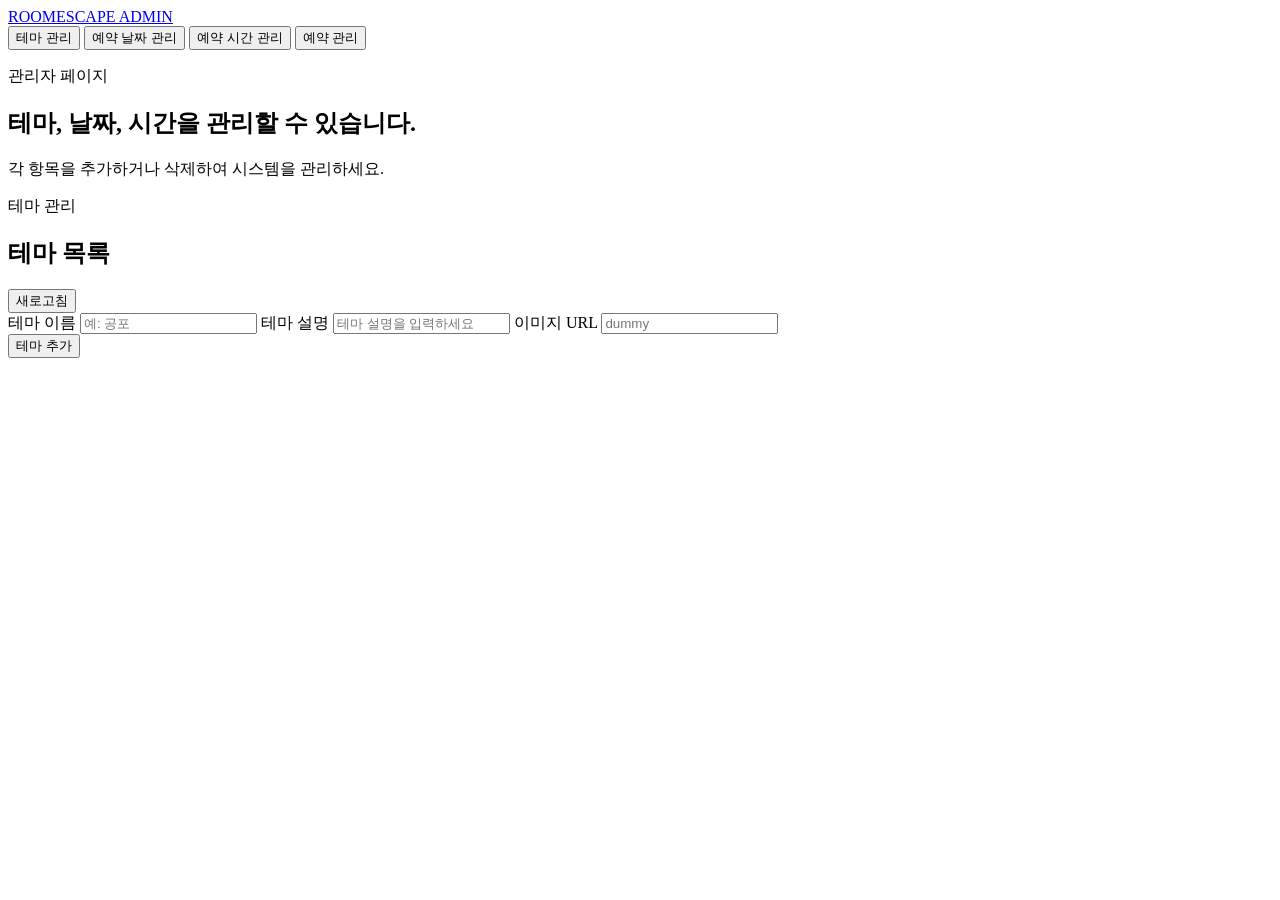
==== src/main/resources/templates/admin.html @ 17d5af5a "[🚀 사이클2 - 미션 (예약 변경/취소와 에러 처리)] 이산 미션 제출합니다. (#494) * refactor: 생성자 체이닝 활용  * docs: 사이클2 기능 목록 및 API" ====
<!DOCTYPE html>
<html lang="ko" xmlns:th="http://www.thymeleaf.org">
<head>
    <meta charset="UTF-8">
    <meta name="viewport" content="width=device-width, initial-scale=1.0">
    <title>Roomescape Admin</title>
    <link rel="preconnect" href="https://fonts.googleapis.com">
    <link rel="preconnect" href="https://fonts.gstatic.com" crossorigin>
    <link href="https://fonts.googleapis.com/css2?family=Noto+Sans+KR:wght@400;500;700&display=swap" rel="stylesheet">
    <link rel="stylesheet" th:href="@{/css/admin.css}">
</head>
<body>
<header class="admin-topbar">
    <div class="admin-topbar-inner">
        <a href="/admin" class="admin-brand">ROOMESCAPE ADMIN</a>
        <nav class="admin-nav">
            <button type="button" class="admin-nav-button active" data-tab-target="themes-panel">테마 관리</button>
            <button type="button" class="admin-nav-button" data-tab-target="dates-panel">예약 날짜 관리</button>
            <button type="button" class="admin-nav-button" data-tab-target="times-panel">예약 시간 관리</button>
            <button type="button" class="admin-nav-button" data-tab-target="reservations-panel">예약 관리</button>
        </nav>
    </div>
</header>

<main class="admin-shell">
    <section class="admin-hero">
        <div>
            <p class="admin-kicker">관리자 페이지</p>
            <h1>테마, 날짜, 시간을 관리할 수 있습니다.</h1>
            <p class="admin-hero-description">각 항목을 추가하거나 삭제하여 시스템을 관리하세요.</p>
        </div>
    </section>

    <section id="themes-panel" class="admin-panel">
        <div class="panel-header">
            <div>
                <p class="admin-kicker">테마 관리</p>
                <h2>테마 목록</h2>
            </div>
            <button type="button" class="secondary-button" data-refresh-target="themes">새로고침</button>
        </div>
        <form id="theme-form" class="admin-form">
            <div class="field-grid field-grid-theme">
                <label>
                    <span>테마 이름</span>
                    <input type="text" name="name" placeholder="예: 공포" required>
                </label>
                <label>
                    <span>테마 설명</span>
                    <input type="text" name="content" placeholder="테마 설명을 입력하세요" required>
                </label>
                <label>
                    <span>이미지 URL</span>
                    <input type="text" name="url" placeholder="dummy" required>
                </label>
            </div>
            <div class="form-actions">
                <button type="submit" class="primary-button">테마 추가</button>
                <p id="theme-form-message" class="form-message"></p>
            </div>
        </form>
        <div id="themes-list" class="card-list"></div>
    </section>

    <section id="dates-panel" class="admin-panel" hidden>
        <div class="panel-header">
            <div>
                <p class="admin-kicker">예약 날짜 관리</p>
                <h2>예약 날짜 목록</h2>
            </div>
            <button type="button" class="secondary-button" data-refresh-target="dates">새로고침</button>
        </div>
        <form id="date-form" class="admin-form">
            <div class="field-grid field-grid-single">
                <label>
                    <span>예약 날짜</span>
                    <input type="date" name="playDay" required>
                </label>
            </div>
            <div class="form-actions">
                <button type="submit" class="primary-button">날짜 추가</button>
                <p id="date-form-message" class="form-message"></p>
            </div>
        </form>
        <div id="dates-list" class="simple-list"></div>
    </section>

    <section id="times-panel" class="admin-panel" hidden>
        <div class="panel-header">
            <div>
                <p class="admin-kicker">예약 시간 관리</p>
                <h2>예약 시간 목록</h2>
            </div>
            <button type="button" class="secondary-button" data-refresh-target="times">새로고침</button>
        </div>
        <form id="time-form" class="admin-form">
            <div class="field-grid field-grid-single">
                <label>
                    <span>예약 시간</span>
                    <input type="time" name="startAt" required>
                </label>
            </div>
            <div class="form-actions">
                <button type="submit" class="primary-button">시간 추가</button>
                <p id="time-form-message" class="form-message"></p>
            </div>
        </form>
        <div id="times-list" class="simple-list"></div>
    </section>

    <section id="reservations-panel" class="admin-panel" hidden>
        <div class="panel-header">
            <div>
                <p class="admin-kicker">예약 관리</p>
                <h2>예약 목록</h2>
            </div>
            <button type="button" class="secondary-button" data-refresh-target="reservations">새로고침</button>
        </div>
        <div id="reservations-list" class="simple-list"></div>
    </section>
</main>

<div id="admin-modal" class="admin-modal" hidden>
    <div class="admin-modal-backdrop" data-admin-modal-close></div>
    <div class="admin-modal-dialog" role="dialog" aria-modal="true" aria-labelledby="admin-modal-title">
        <div class="admin-modal-header">
            <h2 id="admin-modal-title">알림</h2>
            <button type="button" class="secondary-button" data-admin-modal-close>닫기</button>
        </div>
        <p id="admin-modal-message" class="admin-modal-message"></p>
    </div>
</div>

<script th:src="@{/js/admin.js}"></script>
</body>
</html>
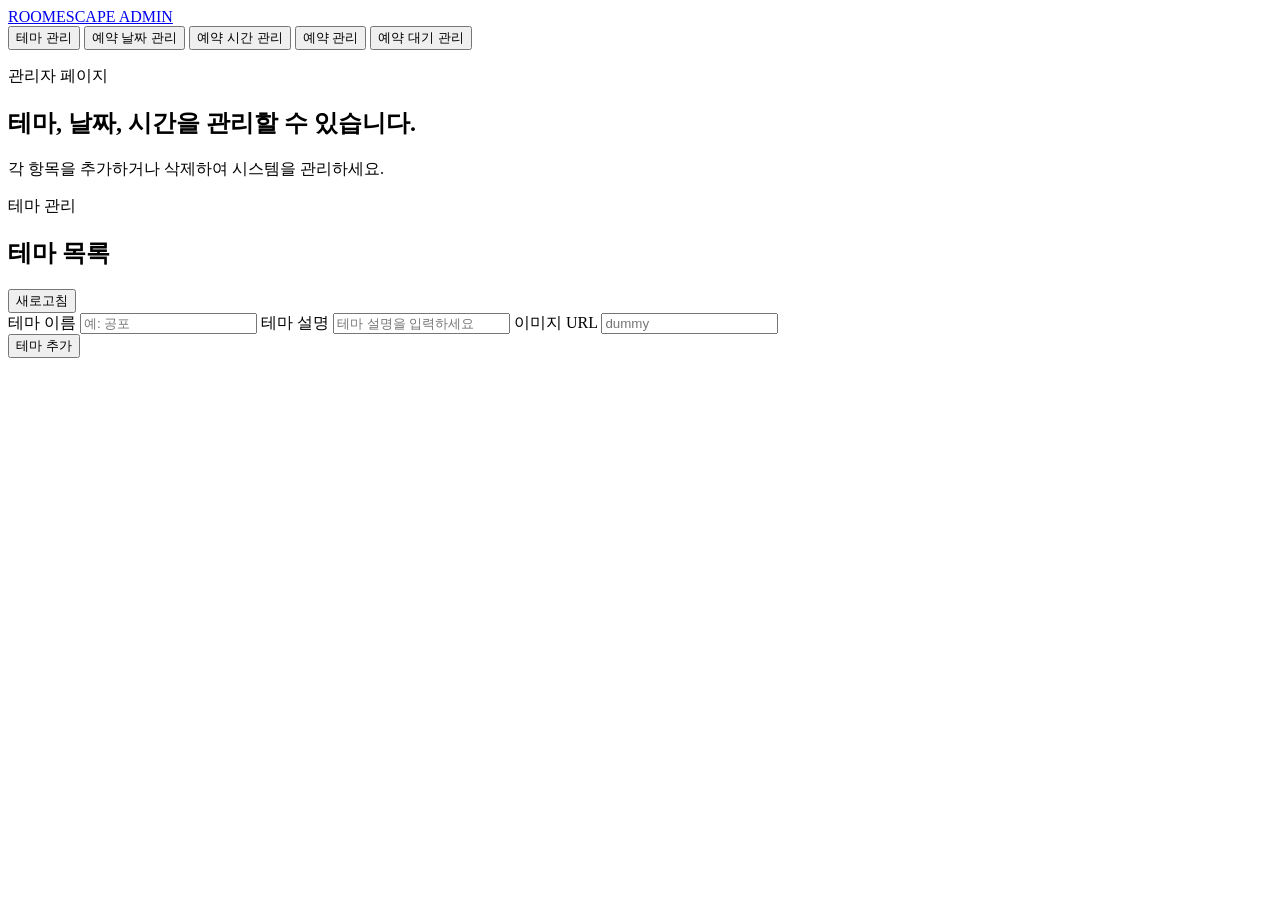
==== commit 03c112ea: "refactor: all" ====
--- a/src/main/resources/templates/admin.html
+++ b/src/main/resources/templates/admin.html
@@ -18,6 +18,7 @@
             <button type="button" class="admin-nav-button" data-tab-target="dates-panel">예약 날짜 관리</button>
             <button type="button" class="admin-nav-button" data-tab-target="times-panel">예약 시간 관리</button>
             <button type="button" class="admin-nav-button" data-tab-target="reservations-panel">예약 관리</button>
+            <button type="button" class="admin-nav-button" data-tab-target="waiting-reservations-panel">예약 대기 관리</button>
         </nav>
     </div>
 </header>
@@ -118,6 +119,17 @@
         </div>
         <div id="reservations-list" class="simple-list"></div>
     </section>
+
+    <section id="waiting-reservations-panel" class="admin-panel" hidden>
+        <div class="panel-header">
+            <div>
+                <p class="admin-kicker">예약 대기 관리</p>
+                <h2>예약 대기 목록</h2>
+            </div>
+            <button type="button" class="secondary-button" data-refresh-target="waiting-reservations">새로고침</button>
+        </div>
+        <div id="waiting-reservations-list" class="simple-list"></div>
+    </section>
 </main>
 
 <div id="admin-modal" class="admin-modal" hidden>
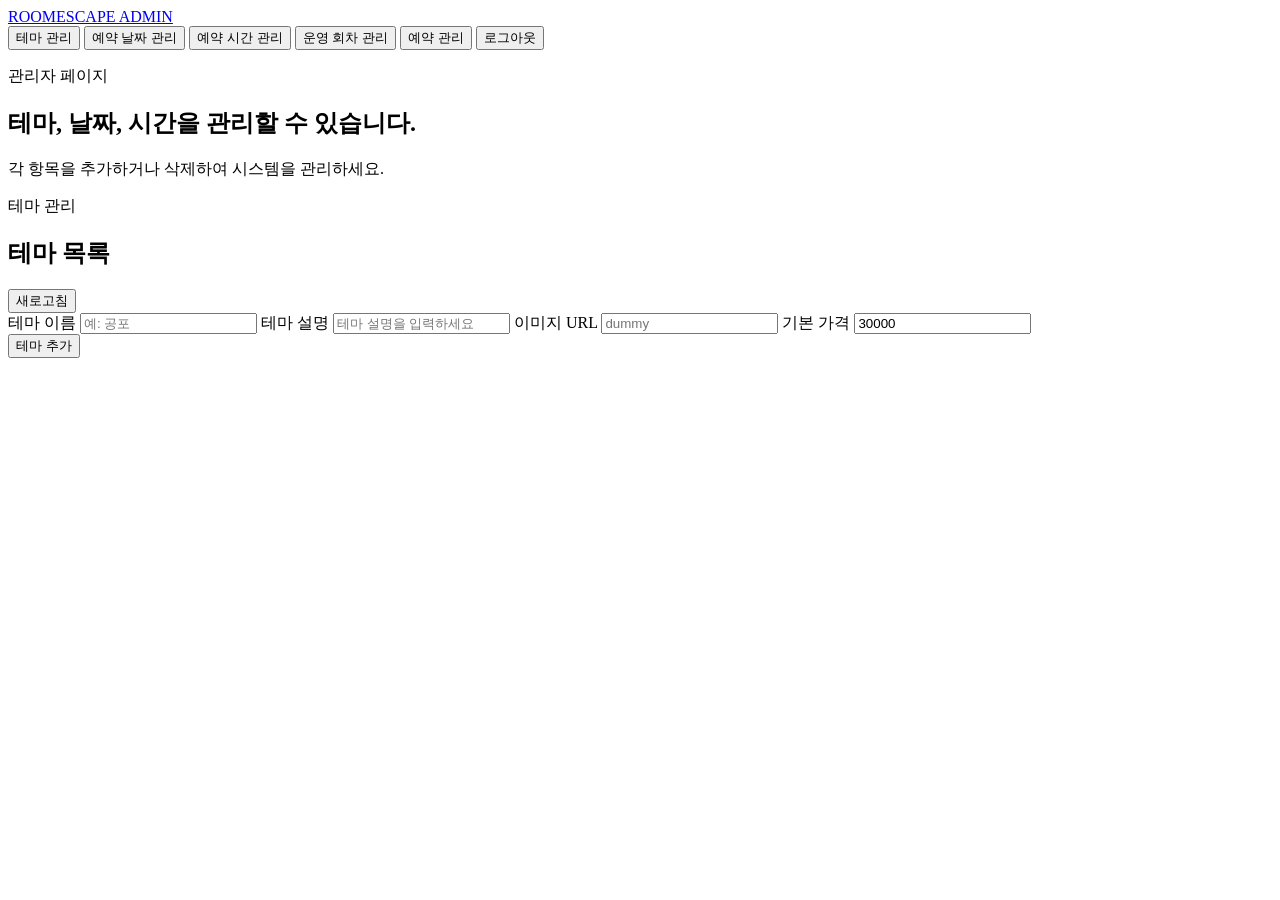
==== commit f7c3c50c: "feat(ui): 세션 인증과 운영 회차 화면 연결" ====
--- a/src/main/resources/templates/admin.html
+++ b/src/main/resources/templates/admin.html
@@ -17,8 +17,9 @@
             <button type="button" class="admin-nav-button active" data-tab-target="themes-panel">테마 관리</button>
             <button type="button" class="admin-nav-button" data-tab-target="dates-panel">예약 날짜 관리</button>
             <button type="button" class="admin-nav-button" data-tab-target="times-panel">예약 시간 관리</button>
+            <button type="button" class="admin-nav-button" data-tab-target="slots-panel">운영 회차 관리</button>
             <button type="button" class="admin-nav-button" data-tab-target="reservations-panel">예약 관리</button>
-            <button type="button" class="admin-nav-button" data-tab-target="waiting-reservations-panel">예약 대기 관리</button>
+            <button type="button" id="admin-logout-button" class="admin-nav-button">로그아웃</button>
         </nav>
     </div>
 </header>
@@ -53,6 +54,10 @@
                 <label>
                     <span>이미지 URL</span>
                     <input type="text" name="url" placeholder="dummy" required>
+                </label>
+                <label>
+                    <span>기본 가격</span>
+                    <input type="number" name="price" min="1" value="30000" required>
                 </label>
             </div>
             <div class="form-actions">
@@ -120,15 +125,26 @@
         <div id="reservations-list" class="simple-list"></div>
     </section>
 
-    <section id="waiting-reservations-panel" class="admin-panel" hidden>
+    <section id="slots-panel" class="admin-panel" hidden>
         <div class="panel-header">
             <div>
-                <p class="admin-kicker">예약 대기 관리</p>
-                <h2>예약 대기 목록</h2>
+                <p class="admin-kicker">운영 회차 관리</p>
+                <h2>판매 회차 생성</h2>
+                <p class="admin-hero-description">등록된 날짜·시간·테마 ID를 조합해 실제 예약 가능한 회차를 만듭니다.</p>
             </div>
-            <button type="button" class="secondary-button" data-refresh-target="waiting-reservations">새로고침</button>
         </div>
-        <div id="waiting-reservations-list" class="simple-list"></div>
+        <form id="slot-form" class="admin-form">
+            <div class="field-grid">
+                <label><span>날짜 ID</span><input type="number" name="dateId" min="1" required></label>
+                <label><span>시간 ID</span><input type="number" name="timeId" min="1" required></label>
+                <label><span>테마 ID</span><input type="number" name="themeId" min="1" required></label>
+                <label><span>회차 가격</span><input type="number" name="price" min="1" placeholder="미입력 시 테마 기본 가격"></label>
+            </div>
+            <div class="form-actions">
+                <button type="submit" class="primary-button">운영 회차 생성</button>
+                <p id="slot-form-message" class="form-message"></p>
+            </div>
+        </form>
     </section>
 </main>
 
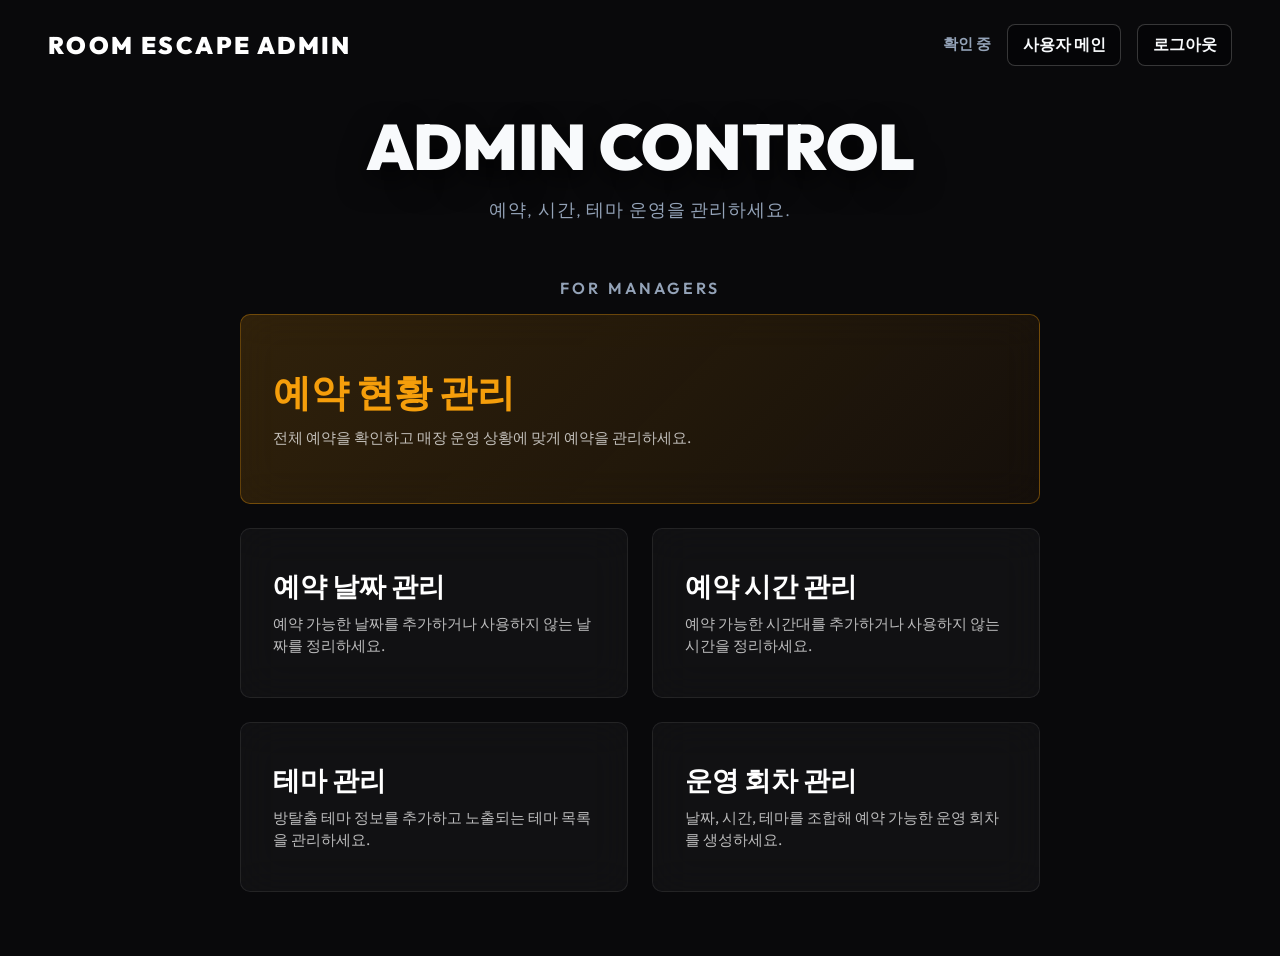
==== commit 8cee80a6: "feat(ui): 예약 서비스 화면 구조 개편" ====
--- a/src/main/resources/templates/admin.html
+++ b/src/main/resources/templates/admin.html
@@ -1,164 +1,297 @@
 <!DOCTYPE html>
-<html lang="ko" xmlns:th="http://www.thymeleaf.org">
+<html lang="ko">
 <head>
     <meta charset="UTF-8">
     <meta name="viewport" content="width=device-width, initial-scale=1.0">
-    <title>Roomescape Admin</title>
-    <link rel="preconnect" href="https://fonts.googleapis.com">
-    <link rel="preconnect" href="https://fonts.gstatic.com" crossorigin>
-    <link href="https://fonts.googleapis.com/css2?family=Noto+Sans+KR:wght@400;500;700&display=swap" rel="stylesheet">
-    <link rel="stylesheet" th:href="@{/css/admin.css}">
+    <title>관리자 메인 - Roomescape</title>
+    <link href="https://fonts.googleapis.com/css2?family=Outfit:wght@300;400;600;800;900&display=swap" rel="stylesheet">
+    <style>
+        :root {
+            --primary: #f59e0b;
+            --primary-hover: #d97706;
+            --bg-dark: #09090b;
+            --text-main: #f8fafc;
+            --text-muted: #94a3b8;
+        }
+
+        * {
+            box-sizing: border-box;
+            margin: 0;
+            padding: 0;
+        }
+
+        body {
+            font-family: 'Outfit', -apple-system, sans-serif;
+            background-color: var(--bg-dark);
+            color: var(--text-main);
+            overflow-x: hidden;
+        }
+
+        .hero {
+            position: relative;
+            width: 100vw;
+            min-height: 100vh;
+            display: flex;
+            flex-direction: column;
+            justify-content: center;
+            align-items: center;
+            background: url('https://images.unsplash.com/photo-1519074069444-1ba4fff66d16?q=80&w=2500&auto=format&fit=crop') no-repeat center center/cover;
+            padding: 7rem 1.5rem 4rem;
+        }
+
+        .hero::before {
+            content: '';
+            position: absolute;
+            inset: 0;
+            background: linear-gradient(to bottom, rgba(9, 9, 11, 0.35), rgba(9, 9, 11, 0.96));
+            z-index: 1;
+        }
+
+        .navbar {
+            position: absolute;
+            top: 0;
+            left: 0;
+            width: 100%;
+            padding: 1.5rem 3rem;
+            display: flex;
+            justify-content: space-between;
+            align-items: center;
+            z-index: 10;
+        }
+
+        .logo {
+            font-size: 1.5rem;
+            font-weight: 900;
+            letter-spacing: 0.1em;
+            color: white;
+        }
+
+        .navbar-right {
+            display: inline-flex;
+            align-items: center;
+            gap: 1rem;
+        }
+
+        .user-state {
+            color: var(--text-muted);
+            font-weight: 600;
+            font-size: 0.95rem;
+        }
+
+        .nav-button,
+        .logout-button {
+            color: var(--text-main);
+            text-decoration: none;
+            border: 1px solid rgba(255,255,255,0.2);
+            background: rgba(0,0,0,0.35);
+            border-radius: 8px;
+            padding: 0.55rem 0.9rem;
+            font: inherit;
+            font-weight: 700;
+            cursor: pointer;
+        }
+
+        .hero-content {
+            position: relative;
+            z-index: 10;
+            width: 100%;
+            max-width: 900px;
+            text-align: center;
+        }
+
+        h1 {
+            font-size: 4rem;
+            font-weight: 900;
+            line-height: 1.1;
+            margin-bottom: 1rem;
+            text-transform: uppercase;
+            text-shadow: 0 10px 30px rgba(0,0,0,0.8);
+        }
+
+        .subtitle {
+            font-size: 1.1rem;
+            color: var(--text-muted);
+            margin-bottom: 3.5rem;
+            font-weight: 300;
+            letter-spacing: 0.05em;
+        }
+
+        .section-title {
+            font-size: 1rem;
+            color: var(--text-muted);
+            text-transform: uppercase;
+            letter-spacing: 0.2em;
+            margin-bottom: 1rem;
+            font-weight: 600;
+        }
+
+        .action-cards {
+            display: grid;
+            grid-template-columns: repeat(2, 1fr);
+            gap: 1.5rem;
+            max-width: 800px;
+            margin: 0 auto;
+        }
+
+        .card {
+            padding: 2.25rem 2rem;
+            border-radius: 10px;
+            text-decoration: none;
+            text-align: left;
+            transition: all 0.3s ease;
+            position: relative;
+            overflow: hidden;
+            border: 1px solid rgba(255,255,255,0.08);
+            backdrop-filter: blur(20px);
+            display: flex;
+            flex-direction: column;
+            justify-content: center;
+        }
+
+        .card h2 {
+            font-size: 1.7rem;
+            font-weight: 800;
+            margin-bottom: 0.5rem;
+            color: white;
+            z-index: 2;
+        }
+
+        .card p {
+            font-size: 0.95rem;
+            color: rgba(255,255,255,0.72);
+            line-height: 1.5;
+            z-index: 2;
+        }
+
+        .card::after {
+            content: '>';
+            position: absolute;
+            bottom: 2rem;
+            right: 2rem;
+            font-size: 1.5rem;
+            color: white;
+            opacity: 0;
+            transform: translateX(-10px);
+            transition: all 0.3s ease;
+        }
+
+        .card:hover {
+            transform: translateY(-4px);
+            border-color: rgba(255,255,255,0.22);
+        }
+
+        .card:hover::after {
+            opacity: 1;
+            transform: translateX(0);
+        }
+
+        .primary-card {
+            grid-column: span 2;
+            background: linear-gradient(135deg, rgba(245, 158, 11, 0.17), rgba(217, 119, 6, 0.06));
+            border-color: rgba(245, 158, 11, 0.34);
+            min-height: 190px;
+        }
+
+        .primary-card h2 {
+            font-size: 2.4rem;
+            color: var(--primary);
+        }
+
+        .secondary-card {
+            min-height: 170px;
+            background: rgba(255, 255, 255, 0.035);
+        }
+
+        .secondary-card:hover {
+            background: rgba(255, 255, 255, 0.065);
+        }
+
+        @media (max-width: 768px) {
+            .navbar {
+                padding: 1rem;
+                align-items: flex-start;
+                gap: 1rem;
+            }
+
+            .navbar-right {
+                flex-wrap: wrap;
+                justify-content: flex-end;
+            }
+
+            h1 {
+                font-size: 2.7rem;
+            }
+
+            .action-cards {
+                grid-template-columns: 1fr;
+            }
+
+            .primary-card {
+                grid-column: span 1;
+            }
+
+            .primary-card h2 {
+                font-size: 2rem;
+            }
+        }
+    </style>
 </head>
 <body>
-<header class="admin-topbar">
-    <div class="admin-topbar-inner">
-        <a href="/admin" class="admin-brand">ROOMESCAPE ADMIN</a>
-        <nav class="admin-nav">
-            <button type="button" class="admin-nav-button active" data-tab-target="themes-panel">테마 관리</button>
-            <button type="button" class="admin-nav-button" data-tab-target="dates-panel">예약 날짜 관리</button>
-            <button type="button" class="admin-nav-button" data-tab-target="times-panel">예약 시간 관리</button>
-            <button type="button" class="admin-nav-button" data-tab-target="slots-panel">운영 회차 관리</button>
-            <button type="button" class="admin-nav-button" data-tab-target="reservations-panel">예약 관리</button>
-            <button type="button" id="admin-logout-button" class="admin-nav-button">로그아웃</button>
-        </nav>
-    </div>
-</header>
-
-<main class="admin-shell">
-    <section class="admin-hero">
-        <div>
-            <p class="admin-kicker">관리자 페이지</p>
-            <h1>테마, 날짜, 시간을 관리할 수 있습니다.</h1>
-            <p class="admin-hero-description">각 항목을 추가하거나 삭제하여 시스템을 관리하세요.</p>
+    <nav class="navbar">
+        <div class="logo">ROOM ESCAPE ADMIN</div>
+        <div class="navbar-right">
+            <span class="user-state" id="userStateLabel">확인 중</span>
+            <a href="/" class="nav-button">사용자 메인</a>
+            <button type="button" class="logout-button" id="logoutButton">로그아웃</button>
         </div>
-    </section>
-
-    <section id="themes-panel" class="admin-panel">
-        <div class="panel-header">
-            <div>
-                <p class="admin-kicker">테마 관리</p>
-                <h2>테마 목록</h2>
-            </div>
-            <button type="button" class="secondary-button" data-refresh-target="themes">새로고침</button>
-        </div>
-        <form id="theme-form" class="admin-form">
-            <div class="field-grid field-grid-theme">
-                <label>
-                    <span>테마 이름</span>
-                    <input type="text" name="name" placeholder="예: 공포" required>
-                </label>
-                <label>
-                    <span>테마 설명</span>
-                    <input type="text" name="content" placeholder="테마 설명을 입력하세요" required>
-                </label>
-                <label>
-                    <span>이미지 URL</span>
-                    <input type="text" name="url" placeholder="dummy" required>
-                </label>
-                <label>
-                    <span>기본 가격</span>
-                    <input type="number" name="price" min="1" value="30000" required>
-                </label>
-            </div>
-            <div class="form-actions">
-                <button type="submit" class="primary-button">테마 추가</button>
-                <p id="theme-form-message" class="form-message"></p>
-            </div>
-        </form>
-        <div id="themes-list" class="card-list"></div>
-    </section>
-
-    <section id="dates-panel" class="admin-panel" hidden>
-        <div class="panel-header">
-            <div>
-                <p class="admin-kicker">예약 날짜 관리</p>
-                <h2>예약 날짜 목록</h2>
-            </div>
-            <button type="button" class="secondary-button" data-refresh-target="dates">새로고침</button>
-        </div>
-        <form id="date-form" class="admin-form">
-            <div class="field-grid field-grid-single">
-                <label>
-                    <span>예약 날짜</span>
-                    <input type="date" name="playDay" required>
-                </label>
-            </div>
-            <div class="form-actions">
-                <button type="submit" class="primary-button">날짜 추가</button>
-                <p id="date-form-message" class="form-message"></p>
-            </div>
-        </form>
-        <div id="dates-list" class="simple-list"></div>
-    </section>
-
-    <section id="times-panel" class="admin-panel" hidden>
-        <div class="panel-header">
-            <div>
-                <p class="admin-kicker">예약 시간 관리</p>
-                <h2>예약 시간 목록</h2>
-            </div>
-            <button type="button" class="secondary-button" data-refresh-target="times">새로고침</button>
-        </div>
-        <form id="time-form" class="admin-form">
-            <div class="field-grid field-grid-single">
-                <label>
-                    <span>예약 시간</span>
-                    <input type="time" name="startAt" required>
-                </label>
-            </div>
-            <div class="form-actions">
-                <button type="submit" class="primary-button">시간 추가</button>
-                <p id="time-form-message" class="form-message"></p>
-            </div>
-        </form>
-        <div id="times-list" class="simple-list"></div>
-    </section>
-
-    <section id="reservations-panel" class="admin-panel" hidden>
-        <div class="panel-header">
-            <div>
-                <p class="admin-kicker">예약 관리</p>
-                <h2>예약 목록</h2>
-            </div>
-            <button type="button" class="secondary-button" data-refresh-target="reservations">새로고침</button>
-        </div>
-        <div id="reservations-list" class="simple-list"></div>
-    </section>
-
-    <section id="slots-panel" class="admin-panel" hidden>
-        <div class="panel-header">
-            <div>
-                <p class="admin-kicker">운영 회차 관리</p>
-                <h2>판매 회차 생성</h2>
-                <p class="admin-hero-description">등록된 날짜·시간·테마 ID를 조합해 실제 예약 가능한 회차를 만듭니다.</p>
+    </nav>
+
+    <main class="hero">
+        <div class="hero-content">
+            <h1>ADMIN CONTROL</h1>
+            <p class="subtitle">예약, 시간, 테마 운영을 관리하세요.</p>
+
+            <h2 class="section-title">For Managers</h2>
+            <div class="action-cards">
+                <a href="/admin/reservation" class="card primary-card">
+                    <h2>예약 현황 관리</h2>
+                    <p>전체 예약을 확인하고 매장 운영 상황에 맞게 예약을 관리하세요.</p>
+                </a>
+                <a href="/admin/date" class="card secondary-card">
+                    <h2>예약 날짜 관리</h2>
+                    <p>예약 가능한 날짜를 추가하거나 사용하지 않는 날짜를 정리하세요.</p>
+                </a>
+                <a href="/admin/time" class="card secondary-card">
+                    <h2>예약 시간 관리</h2>
+                    <p>예약 가능한 시간대를 추가하거나 사용하지 않는 시간을 정리하세요.</p>
+                </a>
+                <a href="/admin/theme" class="card secondary-card">
+                    <h2>테마 관리</h2>
+                    <p>방탈출 테마 정보를 추가하고 노출되는 테마 목록을 관리하세요.</p>
+                </a>
+                <a href="/admin/slot" class="card secondary-card">
+                    <h2>운영 회차 관리</h2>
+                    <p>날짜, 시간, 테마를 조합해 예약 가능한 운영 회차를 생성하세요.</p>
+                </a>
             </div>
         </div>
-        <form id="slot-form" class="admin-form">
-            <div class="field-grid">
-                <label><span>날짜 ID</span><input type="number" name="dateId" min="1" required></label>
-                <label><span>시간 ID</span><input type="number" name="timeId" min="1" required></label>
-                <label><span>테마 ID</span><input type="number" name="themeId" min="1" required></label>
-                <label><span>회차 가격</span><input type="number" name="price" min="1" placeholder="미입력 시 테마 기본 가격"></label>
-            </div>
-            <div class="form-actions">
-                <button type="submit" class="primary-button">운영 회차 생성</button>
-                <p id="slot-form-message" class="form-message"></p>
-            </div>
-        </form>
-    </section>
-</main>
-
-<div id="admin-modal" class="admin-modal" hidden>
-    <div class="admin-modal-backdrop" data-admin-modal-close></div>
-    <div class="admin-modal-dialog" role="dialog" aria-modal="true" aria-labelledby="admin-modal-title">
-        <div class="admin-modal-header">
-            <h2 id="admin-modal-title">알림</h2>
-            <button type="button" class="secondary-button" data-admin-modal-close>닫기</button>
-        </div>
-        <p id="admin-modal-message" class="admin-modal-message"></p>
-    </div>
-</div>
-
-<script th:src="@{/js/admin.js}"></script>
+    </main>
+
+<script type="module">
+    import { logout, requireManager } from '/js/api.js';
+
+    const userStateLabel = document.getElementById('userStateLabel');
+    const logoutButton = document.getElementById('logoutButton');
+
+    const manager = await requireManager();
+    if (manager) {
+        userStateLabel.textContent = `${manager.name}님`;
+    }
+
+    logoutButton.addEventListener('click', async () => {
+        await logout();
+        window.location.href = '/';
+    });
+</script>
 </body>
 </html>
